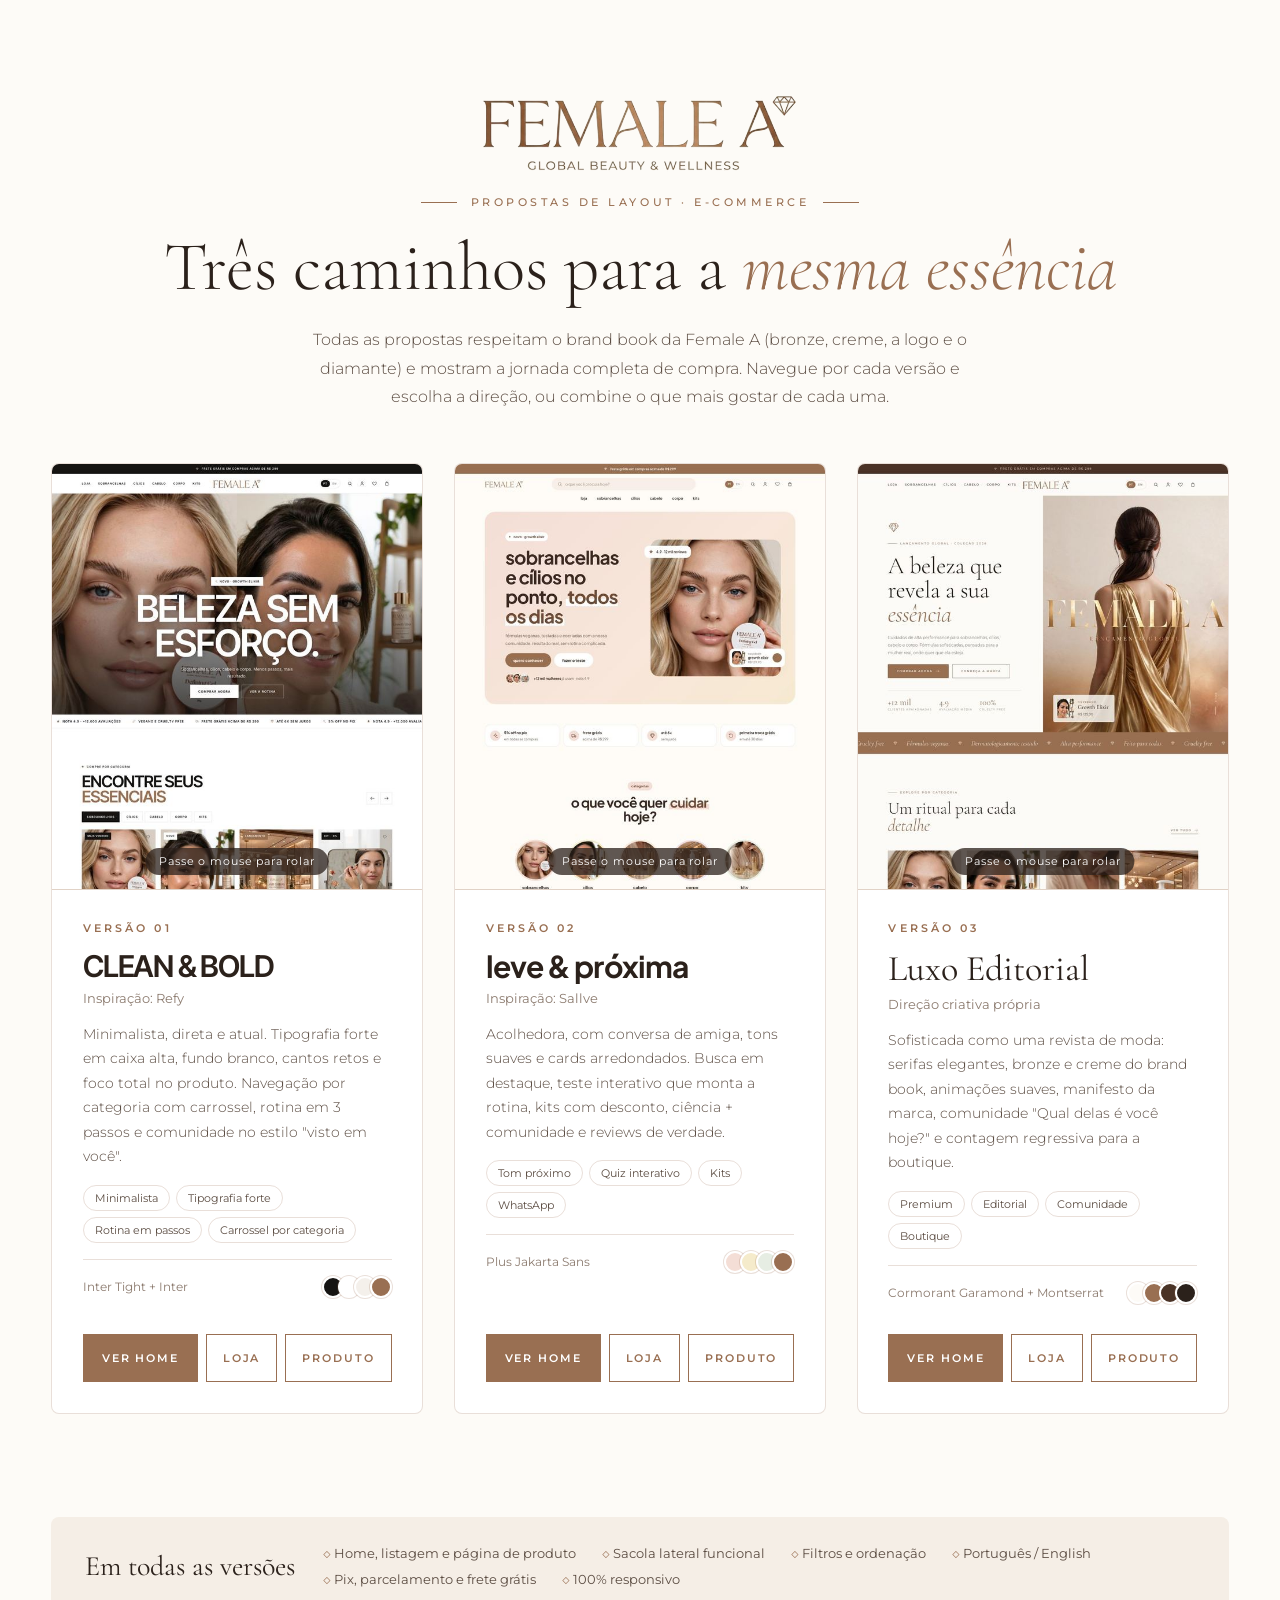
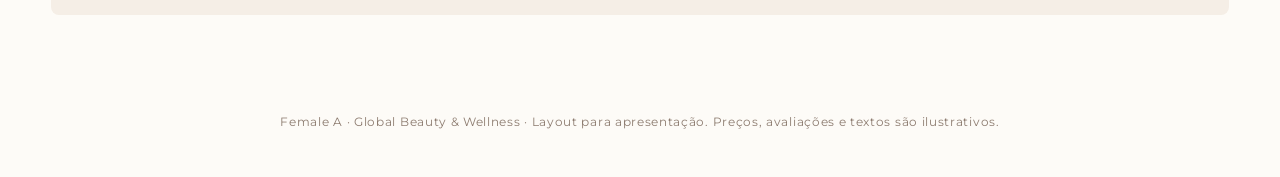
==== index.html @ 0d757fbd "Layout estático do e-commerce Female A com 3 propostas visuais Hub de apresentação, versões inspirad" ====
<!DOCTYPE html>
<html lang="pt-BR">
<head>
  <meta charset="UTF-8">
  <meta name="viewport" content="width=device-width, initial-scale=1.0">
  <title>Female A | Propostas de layout</title>
  <meta name="robots" content="noindex">
  <link rel="preconnect" href="https://fonts.googleapis.com">
  <link rel="preconnect" href="https://fonts.gstatic.com" crossorigin>
  <link href="https://fonts.googleapis.com/css2?family=Cormorant+Garamond:ital,wght@0,300;0,400;0,500;1,300;1,400&family=Montserrat:wght@300;400;500;600&family=Inter+Tight:wght@600&family=Plus+Jakarta+Sans:wght@700&display=swap" rel="stylesheet">
  <style>
    :root {
      --bronze: #996f52; --bronze-deep: #4a3326; --cream: #fdfbf7; --sand: #f5eee6; --ink: #2b211b; --muted: #8c7b6f;
      --line: rgba(153, 111, 82, 0.22); --ease: cubic-bezier(0.22, 0.61, 0.36, 1);
    }
    * { box-sizing: border-box; }
    body { margin: 0; font-family: "Montserrat", sans-serif; color: var(--ink); background: var(--cream); -webkit-font-smoothing: antialiased; }
    a { color: inherit; text-decoration: none; }
    img { display: block; max-width: 100%; }

    .hub-head { text-align: center; padding: clamp(48px, 7vw, 96px) 24px clamp(32px, 4vw, 56px); display: grid; justify-items: center; gap: 22px; }
    .hub-head img { width: min(320px, 70vw); }
    .eyebrow { font-size: 11px; font-weight: 500; letter-spacing: 0.32em; text-transform: uppercase; color: var(--bronze); display: inline-flex; align-items: center; gap: 14px; }
    .eyebrow::before, .eyebrow::after { content: ""; width: 36px; height: 1px; background: currentColor; }
    h1 { font-family: "Cormorant Garamond", serif; font-weight: 300; font-size: clamp(40px, 5.4vw, 76px); line-height: 1.05; margin: 0; }
    h1 em { color: var(--bronze); }
    .hub-head p { max-width: 62ch; color: #5c4d43; font-weight: 300; line-height: 1.8; margin: 0; }

    .grid { display: grid; grid-template-columns: repeat(3, 1fr); gap: clamp(18px, 2.4vw, 36px); max-width: 1400px; margin: 0 auto; padding: 0 clamp(20px, 4vw, 56px) clamp(64px, 8vw, 110px); }
    .card { display: flex; flex-direction: column; background: #fff; border: 1px solid var(--line); border-radius: 8px; overflow: hidden; transition: transform 0.6s var(--ease), box-shadow 0.6s var(--ease); }
    .card:hover { transform: translateY(-8px); box-shadow: 0 30px 70px -35px rgba(74, 51, 38, 0.45); }

    .preview { position: relative; display: block; aspect-ratio: 4 / 4.6; overflow: hidden; background: var(--sand); border-bottom: 1px solid var(--line); }
    .preview img { width: 100%; height: auto; transform: translateY(0); transition: transform 7s linear; }
    .card:hover .preview img { transform: translateY(calc(-100% + 100cqh)); }
    .preview { container-type: size; }
    .preview::after {
      content: "Passe o mouse para rolar"; position: absolute; left: 50%; bottom: 14px; transform: translateX(-50%);
      padding: 7px 14px; border-radius: 20px; background: rgba(43, 33, 27, 0.75); color: #fff; font-size: 10.5px; letter-spacing: 0.08em;
      transition: opacity 0.4s;
    }
    .card:hover .preview::after { opacity: 0; }
    @media (hover: none) { .preview::after { display: none; } }

    .body { padding: clamp(22px, 2.4vw, 34px); display: grid; gap: 16px; flex: 1; align-content: start; }
    .num { font-size: 11px; font-weight: 600; letter-spacing: 0.28em; text-transform: uppercase; color: var(--bronze); }
    .title { margin: 0; line-height: 1; font-size: 34px; }
    .t1 { font-family: "Inter Tight", sans-serif; font-weight: 600; text-transform: uppercase; letter-spacing: -0.04em; font-size: 30px; }
    .t2 { font-family: "Plus Jakarta Sans", sans-serif; font-weight: 700; letter-spacing: -0.03em; font-size: 30px; }
    .t3 { font-family: "Cormorant Garamond", serif; font-weight: 400; font-size: 36px; }
    .inspo { font-size: 12.5px; color: var(--muted); margin-top: -6px; }
    .desc { margin: 0; font-size: 14px; line-height: 1.75; color: #5c4d43; font-weight: 300; }
    .tags { display: flex; flex-wrap: wrap; gap: 6px; }
    .tags span { padding: 5px 11px; border: 1px solid var(--line); border-radius: 20px; font-size: 11px; color: #5c4d43; }
    .specs { display: flex; justify-content: space-between; align-items: center; gap: 12px; padding-top: 16px; border-top: 1px solid var(--line); font-size: 11.5px; color: var(--muted); }
    .swatches { display: flex; }
    .swatches i { width: 22px; height: 22px; border-radius: 50%; border: 2px solid #fff; box-shadow: 0 0 0 1px var(--line); margin-left: -6px; }
    .swatches i:first-child { margin-left: 0; }
    .links { display: grid; grid-template-columns: 1fr auto auto; gap: 8px; padding: 0 clamp(22px, 2.4vw, 34px) clamp(22px, 2.4vw, 34px); }
    .btn { display: inline-flex; align-items: center; justify-content: center; min-height: 48px; padding: 0 16px; border: 1px solid var(--bronze); color: var(--bronze); font-size: 10.5px; font-weight: 600; letter-spacing: 0.18em; text-transform: uppercase; transition: 0.3s; }
    .btn:hover { background: var(--bronze); color: #fff; }
    .btn--fill { background: var(--bronze); color: #fff; }
    .btn--fill:hover { background: var(--bronze-deep); border-color: var(--bronze-deep); }

    .common { max-width: 1400px; margin: 0 auto clamp(64px, 8vw, 100px); padding: 0 clamp(20px, 4vw, 56px); }
    .common__box { display: grid; grid-template-columns: auto 1fr; gap: 28px; align-items: center; padding: 28px 34px; background: var(--sand); border-radius: 8px; }
    .common__box h2 { font-family: "Cormorant Garamond", serif; font-weight: 400; font-size: 28px; margin: 0; }
    .common__box ul { list-style: none; margin: 0; padding: 0; display: flex; flex-wrap: wrap; gap: 10px 26px; font-size: 13px; color: #5c4d43; }
    .common__box li::before { content: "◇ "; color: var(--bronze); }
    footer { text-align: center; padding: 0 24px 48px; font-size: 11.5px; color: var(--muted); letter-spacing: 0.06em; }

    @media (max-width: 1100px) { .grid { grid-template-columns: 1fr 1fr; } }
    @media (max-width: 720px) {
      .grid { grid-template-columns: 1fr; }
      .common__box { grid-template-columns: 1fr; }
      .links { grid-template-columns: 1fr 1fr; }
      .links .btn--fill { grid-column: 1 / -1; }
    }
  </style>
</head>
<body>
  <header class="hub-head">
    <img src="assets/img/logo-tagline.png" alt="Female A — Global Beauty & Wellness">
    <span class="eyebrow">Propostas de layout · E-commerce</span>
    <h1>Três caminhos para a <em>mesma essência</em></h1>
    <p>Todas as propostas respeitam o brand book da Female A (bronze, creme, a logo e o diamante) e mostram a jornada completa de compra. Navegue por cada versão e escolha a direção, ou combine o que mais gostar de cada uma.</p>
  </header>

  <main class="grid">
    <article class="card">
      <a class="preview" href="v1-refy/index.html"><img src="assets/previews/v1.jpg" alt="Prévia da Versão 1" loading="lazy"></a>
      <div class="body">
        <span class="num">Versão 01</span>
        <h2 class="title t1">Clean &amp; Bold</h2>
        <span class="inspo">Inspiração: Refy</span>
        <p class="desc">Minimalista, direta e atual. Tipografia forte em caixa alta, fundo branco, cantos retos e foco total no produto. Navegação por categoria com carrossel, rotina em 3 passos e comunidade no estilo "visto em você".</p>
        <div class="tags"><span>Minimalista</span><span>Tipografia forte</span><span>Rotina em passos</span><span>Carrossel por categoria</span></div>
        <div class="specs">
          <span>Inter Tight + Inter</span>
          <span class="swatches"><i style="background:#161412"></i><i style="background:#ffffff"></i><i style="background:#f4f0eb"></i><i style="background:#996f52"></i></span>
        </div>
      </div>
      <div class="links">
        <a class="btn btn--fill" href="v1-refy/index.html">Ver home</a>
        <a class="btn" href="v1-refy/produtos.html">Loja</a>
        <a class="btn" href="v1-refy/produto.html?id=defining-gel">Produto</a>
      </div>
    </article>

    <article class="card">
      <a class="preview" href="v2-sallve/index.html"><img src="assets/previews/v2.jpg" alt="Prévia da Versão 2" loading="lazy"></a>
      <div class="body">
        <span class="num">Versão 02</span>
        <h2 class="title t2">leve &amp; próxima</h2>
        <span class="inspo">Inspiração: Sallve</span>
        <p class="desc">Acolhedora, com conversa de amiga, tons suaves e cards arredondados. Busca em destaque, teste interativo que monta a rotina, kits com desconto, ciência + comunidade e reviews de verdade.</p>
        <div class="tags"><span>Tom próximo</span><span>Quiz interativo</span><span>Kits</span><span>WhatsApp</span></div>
        <div class="specs">
          <span>Plus Jakarta Sans</span>
          <span class="swatches"><i style="background:#f4ded6"></i><i style="background:#f5ebcb"></i><i style="background:#e6ede3"></i><i style="background:#996f52"></i></span>
        </div>
      </div>
      <div class="links">
        <a class="btn btn--fill" href="v2-sallve/index.html">Ver home</a>
        <a class="btn" href="v2-sallve/produtos.html">Loja</a>
        <a class="btn" href="v2-sallve/produto.html?id=defining-gel">Produto</a>
      </div>
    </article>

    <article class="card">
      <a class="preview" href="v3-editorial/index.html"><img src="assets/previews/v3.jpg" alt="Prévia da Versão 3" loading="lazy"></a>
      <div class="body">
        <span class="num">Versão 03</span>
        <h2 class="title t3">Luxo Editorial</h2>
        <span class="inspo">Direção criativa própria</span>
        <p class="desc">Sofisticada como uma revista de moda: serifas elegantes, bronze e creme do brand book, animações suaves, manifesto da marca, comunidade "Qual delas é você hoje?" e contagem regressiva para a boutique.</p>
        <div class="tags"><span>Premium</span><span>Editorial</span><span>Comunidade</span><span>Boutique</span></div>
        <div class="specs">
          <span>Cormorant Garamond + Montserrat</span>
          <span class="swatches"><i style="background:#fdfbf7"></i><i style="background:#996f52"></i><i style="background:#4a3326"></i><i style="background:#2b211b"></i></span>
        </div>
      </div>
      <div class="links">
        <a class="btn btn--fill" href="v3-editorial/index.html">Ver home</a>
        <a class="btn" href="v3-editorial/produtos.html">Loja</a>
        <a class="btn" href="v3-editorial/produto.html?id=defining-gel">Produto</a>
      </div>
    </article>
  </main>

  <section class="common">
    <div class="common__box">
      <h2>Em todas as versões</h2>
      <ul>
        <li>Home, listagem e página de produto</li>
        <li>Sacola lateral funcional</li>
        <li>Filtros e ordenação</li>
        <li>Português / English</li>
        <li>Pix, parcelamento e frete grátis</li>
        <li>100% responsivo</li>
      </ul>
    </div>
  </section>

  <footer>Female A · Global Beauty &amp; Wellness · Layout para apresentação. Preços, avaliações e textos são ilustrativos.</footer>
</body>
</html>
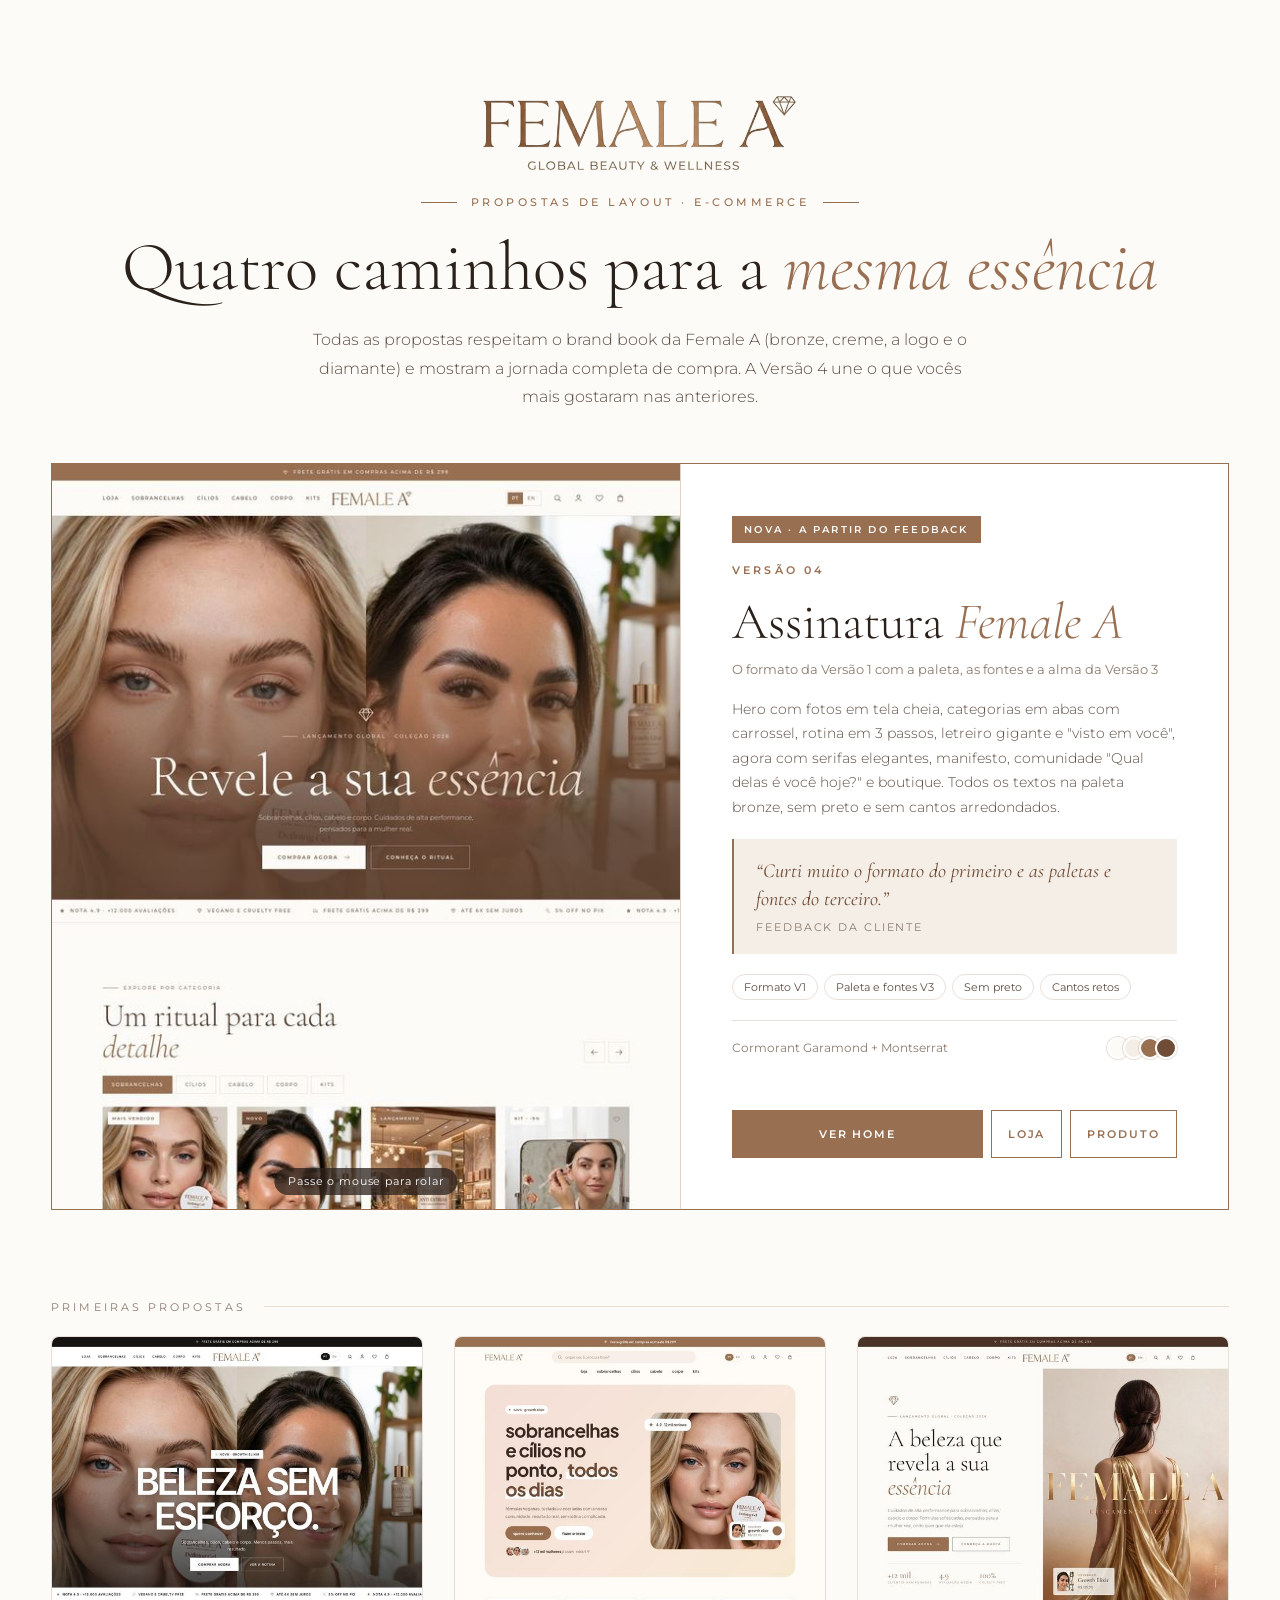
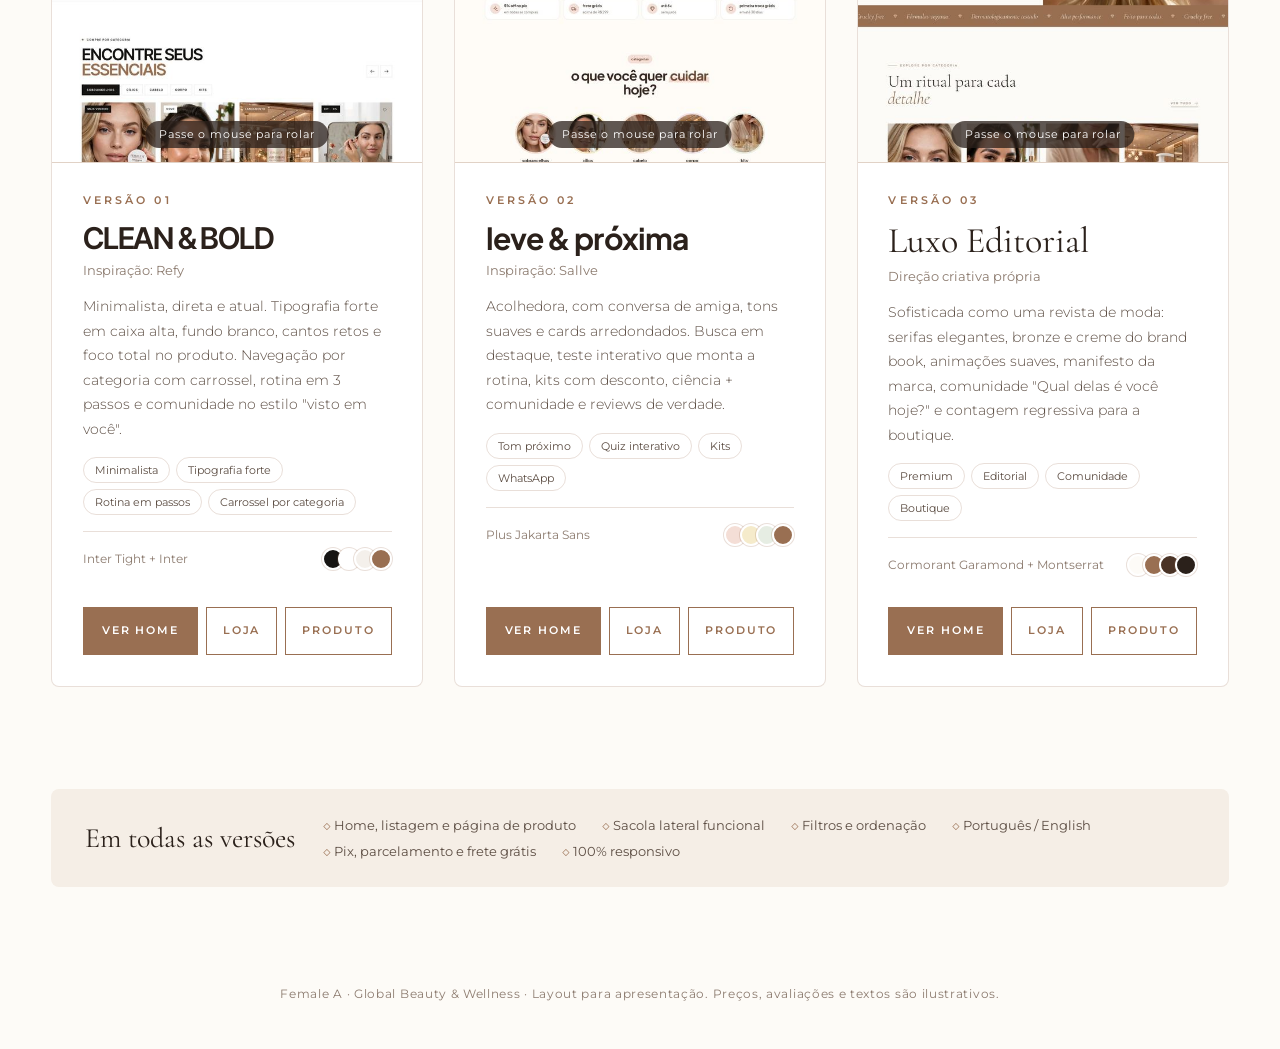
==== commit 8a760302: "Adiciona Versão 4 "Assinatura" a partir do feedback da cliente Une o formato da V1 com a paleta, as " ====
--- a/index.html
+++ b/index.html
@@ -69,7 +69,29 @@
     .common__box li::before { content: "◇ "; color: var(--bronze); }
     footer { text-align: center; padding: 0 24px 48px; font-size: 11.5px; color: var(--muted); letter-spacing: 0.06em; }
 
+    .featured { max-width: 1400px; margin: 0 auto clamp(56px, 7vw, 96px); padding: 0 clamp(20px, 4vw, 56px); }
+    .featured .card { display: grid; grid-template-columns: 1.15fr 1fr; border-radius: 0; border-color: var(--bronze); }
+    .featured .card:hover { transform: none; }
+    .featured .preview { aspect-ratio: auto; min-height: 560px; border-bottom: 0; border-right: 1px solid var(--line); }
+    .featured .body { padding: clamp(28px, 4vw, 56px); gap: 20px; align-content: center; }
+    .featured .links { grid-column: 2; padding: 0 clamp(28px, 4vw, 56px) clamp(28px, 4vw, 56px); }
+    .featured .card > .preview { grid-row: span 2; }
+    .featured .btn { border-radius: 0; }
+    .t4 { font-family: "Cormorant Garamond", serif; font-weight: 300; font-size: clamp(40px, 4vw, 56px); }
+    .t4 em { color: var(--bronze); }
+    .flag { justify-self: start; padding: 7px 12px; background: var(--bronze); color: var(--cream); font-size: 10px; font-weight: 600; letter-spacing: 0.22em; text-transform: uppercase; }
+    .feedback { margin: 0; padding: 18px 22px; border-left: 2px solid var(--bronze); background: var(--sand); font-family: "Cormorant Garamond", serif; font-style: italic; font-size: 20px; line-height: 1.4; color: #6e4c36; }
+    .feedback small { display: block; margin-top: 8px; font-family: "Montserrat", sans-serif; font-style: normal; font-size: 10.5px; letter-spacing: 0.18em; text-transform: uppercase; color: var(--muted); }
+    .section-label { max-width: 1400px; margin: 0 auto 22px; padding: 0 clamp(20px, 4vw, 56px); display: flex; align-items: center; gap: 18px; font-size: 11px; letter-spacing: 0.28em; text-transform: uppercase; color: var(--muted); }
+    .section-label::after { content: ""; flex: 1; height: 1px; background: var(--line); }
+
     @media (max-width: 1100px) { .grid { grid-template-columns: 1fr 1fr; } }
+    @media (max-width: 900px) {
+      .featured .card { grid-template-columns: 1fr; }
+      .featured .preview { min-height: 0; aspect-ratio: 4 / 4.2; border-right: 0; border-bottom: 1px solid var(--line); }
+      .featured .card > .preview { grid-row: auto; }
+      .featured .links { grid-column: auto; }
+    }
     @media (max-width: 720px) {
       .grid { grid-template-columns: 1fr; }
       .common__box { grid-template-columns: 1fr; }
@@ -82,9 +104,35 @@
   <header class="hub-head">
     <img src="assets/img/logo-tagline.png" alt="Female A — Global Beauty & Wellness">
     <span class="eyebrow">Propostas de layout · E-commerce</span>
-    <h1>Três caminhos para a <em>mesma essência</em></h1>
-    <p>Todas as propostas respeitam o brand book da Female A (bronze, creme, a logo e o diamante) e mostram a jornada completa de compra. Navegue por cada versão e escolha a direção, ou combine o que mais gostar de cada uma.</p>
+    <h1>Quatro caminhos para a <em>mesma essência</em></h1>
+    <p>Todas as propostas respeitam o brand book da Female A (bronze, creme, a logo e o diamante) e mostram a jornada completa de compra. A Versão 4 une o que vocês mais gostaram nas anteriores.</p>
   </header>
+
+  <section class="featured">
+    <article class="card">
+      <a class="preview" href="v4-assinatura/index.html"><img src="assets/previews/v4.jpg" alt="Prévia da Versão 4"></a>
+      <div class="body">
+        <span class="flag">Nova · a partir do feedback</span>
+        <span class="num">Versão 04</span>
+        <h2 class="title t4">Assinatura <em>Female A</em></h2>
+        <span class="inspo">O formato da Versão 1 com a paleta, as fontes e a alma da Versão 3</span>
+        <p class="desc">Hero com fotos em tela cheia, categorias em abas com carrossel, rotina em 3 passos, letreiro gigante e "visto em você", agora com serifas elegantes, manifesto, comunidade "Qual delas é você hoje?" e boutique. Todos os textos na paleta bronze, sem preto e sem cantos arredondados.</p>
+        <blockquote class="feedback">“Curti muito o formato do primeiro e as paletas e fontes do terceiro.”<small>Feedback da cliente</small></blockquote>
+        <div class="tags"><span>Formato V1</span><span>Paleta e fontes V3</span><span>Sem preto</span><span>Cantos retos</span></div>
+        <div class="specs">
+          <span>Cormorant Garamond + Montserrat</span>
+          <span class="swatches"><i style="background:#fdfbf7"></i><i style="background:#f5eee6"></i><i style="background:#996f52"></i><i style="background:#6e4c36"></i></span>
+        </div>
+      </div>
+      <div class="links">
+        <a class="btn btn--fill" href="v4-assinatura/index.html">Ver home</a>
+        <a class="btn" href="v4-assinatura/produtos.html">Loja</a>
+        <a class="btn" href="v4-assinatura/produto.html?id=defining-gel">Produto</a>
+      </div>
+    </article>
+  </section>
+
+  <div class="section-label">Primeiras propostas</div>
 
   <main class="grid">
     <article class="card">
